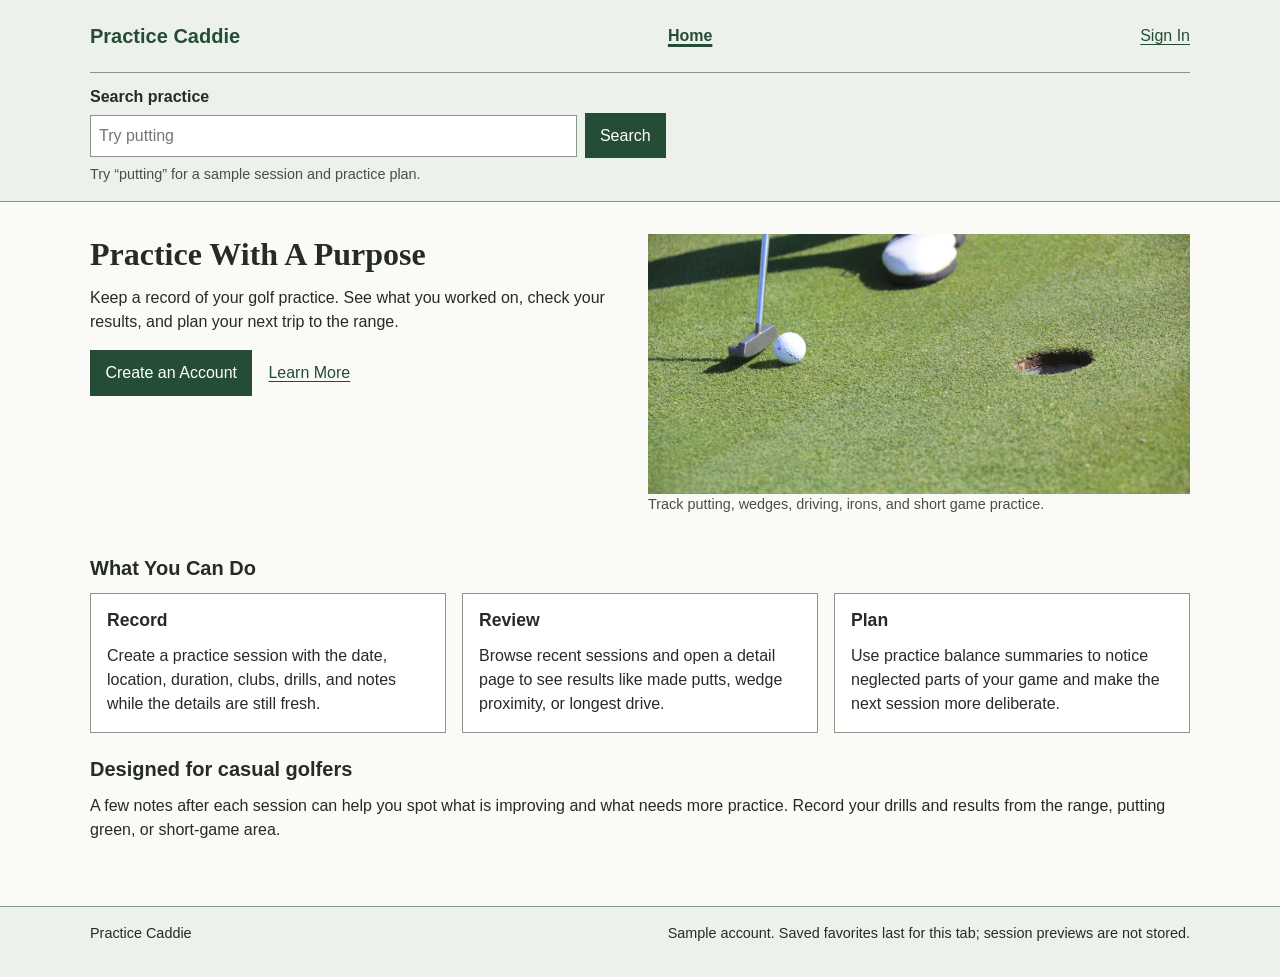
==== index.html @ bb444c58 "Practice Caddie Project 3" ====
<!DOCTYPE html>
<html lang="en">
<head>
  <meta charset="UTF-8">
  <meta name="viewport" content="width=device-width, initial-scale=1.0">
  <title>Practice Caddie | Purposeful Golf Practice</title>
  <link rel="stylesheet" href="css/styles.css">
  <script src="js/vendor/jquery-3.7.1.min.js" defer></script>
  <script src="js/app.js" defer></script>
</head>
<body>
  <a class="skip-link" href="#main-content">Skip to main content</a>
  <!-- Public and signed-in pages use different navigation. -->
  <header class="site-header">
    <div class="site-shell row spread header-inner">
      <a class="brand" href="index.html" aria-label="Practice Caddie home">
        <span>Practice Caddie</span>
      </a>
      <nav class="primary-nav" aria-label="Primary navigation">
        <ul class="row">
          <li><a href="index.html" aria-current="page">Home</a></li>
        </ul>
      </nav>
      <a href="dashboard.html">Sign In</a>
    </div>
    <form class="header-search site-shell" action="search-results.html" method="get" role="search">
      <label for="header-query">Search practice</label>
      <div class="row">
        <input type="search" id="header-query" name="q" placeholder="Try putting" aria-describedby="search-hint">
        <button class="primary" type="submit">Search</button>
      </div>
      <p id="search-hint" class="session-meta">Try “putting” for a sample session and practice plan.</p>
    </form>
  </header>

  <main id="main-content" class="site-shell">
    <noscript><p class="notice">Enable JavaScript to use search results, saved sessions, filters, and practice plans.</p></noscript>
    <section class="columns two-columns" aria-labelledby="home-title">
      <div>
        <h1 id="home-title">Practice With A Purpose</h1>
        <p>Keep a record of your golf practice. See what you worked on, check your results, and plan your next trip to the range.</p>
        <div class="row">
          <a class="btn primary" href="dashboard.html">Create an Account</a>
          <a href="#features">Learn More</a>
        </div>
      </div>
      <figure class="practice-photo">
        <!-- Image credit: "Golf putting on green.jpg" by Woodypino, Wikimedia Commons, CC0 1.0. Source: https://commons.wikimedia.org/wiki/File:Golf_putting_on_green.jpg -->
        <img src="images/putting-green.jpg" alt="Golf ball and putter lined up on a green">
        <figcaption>Track putting, wedges, driving, irons, and short game practice.</figcaption>
      </figure>
    </section>

    <section id="features" class="section-block" aria-labelledby="features-title">
      <div>
        <h2 id="features-title">What You Can Do</h2>
      </div>
      <div class="columns three-columns">
        <article class="panel">
          <h3>Record</h3>
          <p>Create a practice session with the date, location, duration, clubs, drills, and notes while the details are still fresh.</p>
        </article>
        <article class="panel">
          <h3>Review</h3>
          <p>Browse recent sessions and open a detail page to see results like made putts, wedge proximity, or longest drive.</p>
        </article>
        <article class="panel">
          <h3>Plan</h3>
          <p>Use practice balance summaries to notice neglected parts of your game and make the next session more deliberate.</p>
        </article>
      </div>
    </section>

    <section class="section-block" aria-labelledby="public-note-title">
      <h2 id="public-note-title">Designed for casual golfers</h2>
      <p>A few notes after each session can help you spot what is improving and what needs more practice. Record your drills and results from the range, putting green, or short-game area.</p>
    </section>
  </main>

  <footer class="site-footer">
    <div class="site-shell row spread">
      <p>Practice Caddie</p>
      <p>Sample account. Saved favorites last for this tab; session previews are not stored.</p>
    </div>
  </footer>
</body>
</html>
---- css/styles.css ----
﻿/* Shared colors and basic document styles. */
:root {
  --green: #254d35;
  --light: #edf1eb;
  --border: #8a958a;
}

* {
  box-sizing: border-box;
}

body {
  margin: 0;
  background: #fafaf7;
  color: #252b25;
  font: 1rem/1.5 Arial, Helvetica, sans-serif;
}

h1, h2, h3 {
  margin: 0 0 0.75rem;
  line-height: 1.25;
}

h1 {
  font: bold 2rem/1.25 "Times New Roman", Times, serif;
}

h2 {
  font-size: 1.25rem;
}

h3 {
  font-size: 1.1rem;
}

p, figure, dl {
  margin: 0 0 1rem;
}

a {
  color: var(--green);
  text-underline-offset: 3px;
}

img {
  display: block;
  max-width: 100%;
  height: auto;
}

.practice-photo img {
  width: 100%;
  max-height: 260px;
  object-fit: cover;
}

figcaption, .session-meta {
  color: #465046;
  font-size: 0.9rem;
}

/* Header and footer share the same centered width as the pages. */
.site-shell {
  width: 94%;
  max-width: 1100px;
  margin: auto;
}

.site-header, .site-footer {
  padding: 1rem 0;
  background: var(--light);
  border-bottom: 1px solid var(--border);
}

.site-footer {
  border-top: 1px solid var(--border);
  border-bottom: 0;
  font-size: 0.9rem;
}

.brand {
  font-weight: bold;
  font-size: 1.25rem;
  text-decoration: none;
}

.primary-nav ul {
  margin: 0;
  padding: 0;
  list-style: none;
}

.primary-nav a {
  display: inline-block;
  padding: 0.5rem;
}

.primary-nav a[aria-current="page"] {
  font-weight: bold;
  text-decoration-thickness: 3px;
}

/* Reuse these rows, grids, and panels on all prototype pages. */
.row {
  display: flex;
  flex-wrap: wrap;
  align-items: center;
  gap: 1rem;
}

.spread {
  justify-content: space-between;
}

main {
  padding: 2rem 0 3rem;
}

.section-block {
  margin-top: 1.5rem;
}

.columns, .session-list, .drill-list {
  display: grid;
  gap: 1rem;
  align-items: start;
}

.columns > *, .row > * {
  min-width: 0;
}

.two-columns {
  grid-template-columns: repeat(2, minmax(0, 1fr));
}

.three-columns {
  grid-template-columns: repeat(3, minmax(0, 1fr));
}

.four-columns {
  grid-template-columns: repeat(4, minmax(0, 1fr));
}

.sidebar-layout {
  grid-template-columns: 240px minmax(0, 1fr);
}

.wide-left {
  grid-template-columns: minmax(0, 2fr) minmax(0, 1fr);
}

.panel, fieldset {
  padding: 1rem;
  border: 1px solid var(--border);
  background: white;
}

.panel > :last-child {
  margin-bottom: 0;
}

.stat-value, .score {
  display: block;
  font-size: 1.5rem;
  color: var(--green);
}

.drill-row {
  padding: 1rem;
  background: var(--light);
}

.drill-row p {
  margin-bottom: 0;
}

dd {
  margin: 0;
}

/* Native meters expose chart values to screen readers. */
.bar-row {
  display: grid;
  grid-template-columns: 6rem minmax(0, 1fr) 3rem;
  align-items: center;
  gap: 0.5rem;
  margin-top: 0.75rem;
}

meter {
  width: 100%;
  height: 1.5rem;
}

meter::-webkit-meter-bar, meter::-webkit-meter-optimum-value {
  border-radius: 0;
}

/* Fields inherit the page font; native validation handles required fields. */
button, input, select, textarea {
  font: inherit;
  border-radius: 0;
}

.btn, button {
  display: inline-block;
  padding: 0.6rem 0.9rem;
  border: 1px solid var(--green);
  color: var(--green);
  background: white;
  text-decoration: none;
  cursor: pointer;
}

.primary {
  background: var(--green);
  color: white;
}

.danger {
  color: #822b20;
  border-color: #822b20;
}

.btn:hover, button:hover {
  text-decoration: underline;
}

label, legend, dt {
  font-weight: bold;
}

input, select, textarea {
  display: block;
  width: 100%;
  padding: 0.5rem;
  border: 1px solid var(--border);
  background: white;
  color: inherit;
}

.filter-group, fieldset {
  margin: 1rem 0;
}

fieldset {
  min-width: 0;
}

.checkbox-option {
  display: block;
  font-weight: normal;
}

input[type="checkbox"] {
  display: inline-block;
  width: auto;
}

.full-span {
  grid-column: 1 / -1;
}

/* Keyboard navigation remains visible on every background. */
:focus-visible {
  outline: 2px solid #822b20;
  outline-offset: 3px;
}

.skip-link {
  position: absolute;
  left: -10000px;
  padding: 0.75rem;
  background: white;
}

.skip-link:focus {
  left: 1rem;
  top: 0;
}

/* Project 3: a real header form with room for keyboard and mobile use. */
.header-search {
  margin-top: 1rem;
  padding-top: 0.75rem;
  border-top: 1px solid var(--border);
}

.header-search .row {
  gap: 0.5rem;
  max-width: 36rem;
  margin-top: 0.25rem;
}

.header-search input {
  flex: 1 1 12rem;
  width: auto;
}

.header-search .session-meta {
  margin: 0.35rem 0 0;
}

/* Saved state is expressed through text and aria-pressed as well as color. */
.session-card.is-saved, #detail-actions.is-saved {
  border-left: 5px solid var(--green);
  background: var(--light);
}

.saved-message, .interaction-status {
  color: var(--green);
  font-weight: bold;
}

.saved-message {
  margin-top: 0.75rem;
}

.interaction-status:empty {
  margin: 0;
}

.practice-planner select {
  margin-top: 0.25rem;
}

.practice-planner.has-plan {
  border-top: 5px solid var(--green);
}

.practice-planner .plan-status {
  margin-top: 0.75rem;
}

.plan-steps {
  padding-left: 1.4rem;
}

.plan-steps li + li {
  margin-top: 0.5rem;
}

.notice, .session-preview {
  padding: 1rem;
  border: 1px solid var(--green);
  background: var(--light);
}

.session-card p, .session-preview p, #search-summary {
  overflow-wrap: anywhere;
}

/* Author CSS must never reveal an element with the HTML hidden attribute. */
[hidden] {
  display: none !important;
}

/* Stack columns on phones; navigation wraps without a menu script. */
@media (max-width: 767px) {
  .columns {
    grid-template-columns: 1fr;
  }
  .header-inner {
    align-items: flex-start;
    flex-direction: column;
  }
}
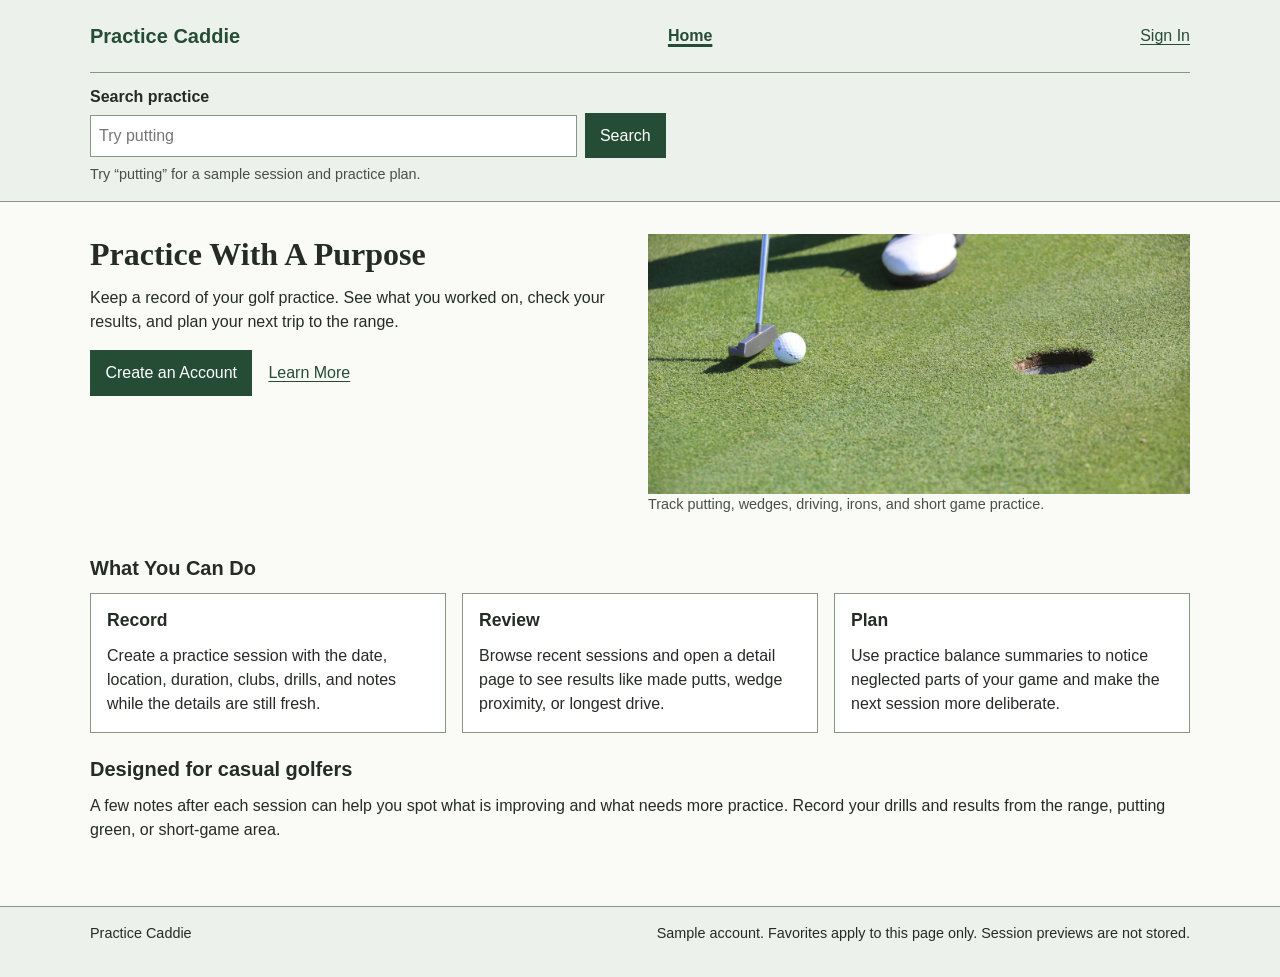
==== commit bf633dd2: "Keep saved selections on the current page only" ====
--- a/index.html
+++ b/index.html
@@ -80,7 +80,7 @@
   <footer class="site-footer">
     <div class="site-shell row spread">
       <p>Practice Caddie</p>
-      <p>Sample account. Saved favorites last for this tab; session previews are not stored.</p>
+      <p>Sample account. Favorites apply to this page only. Session previews are not stored.</p>
     </div>
   </footer>
 </body>
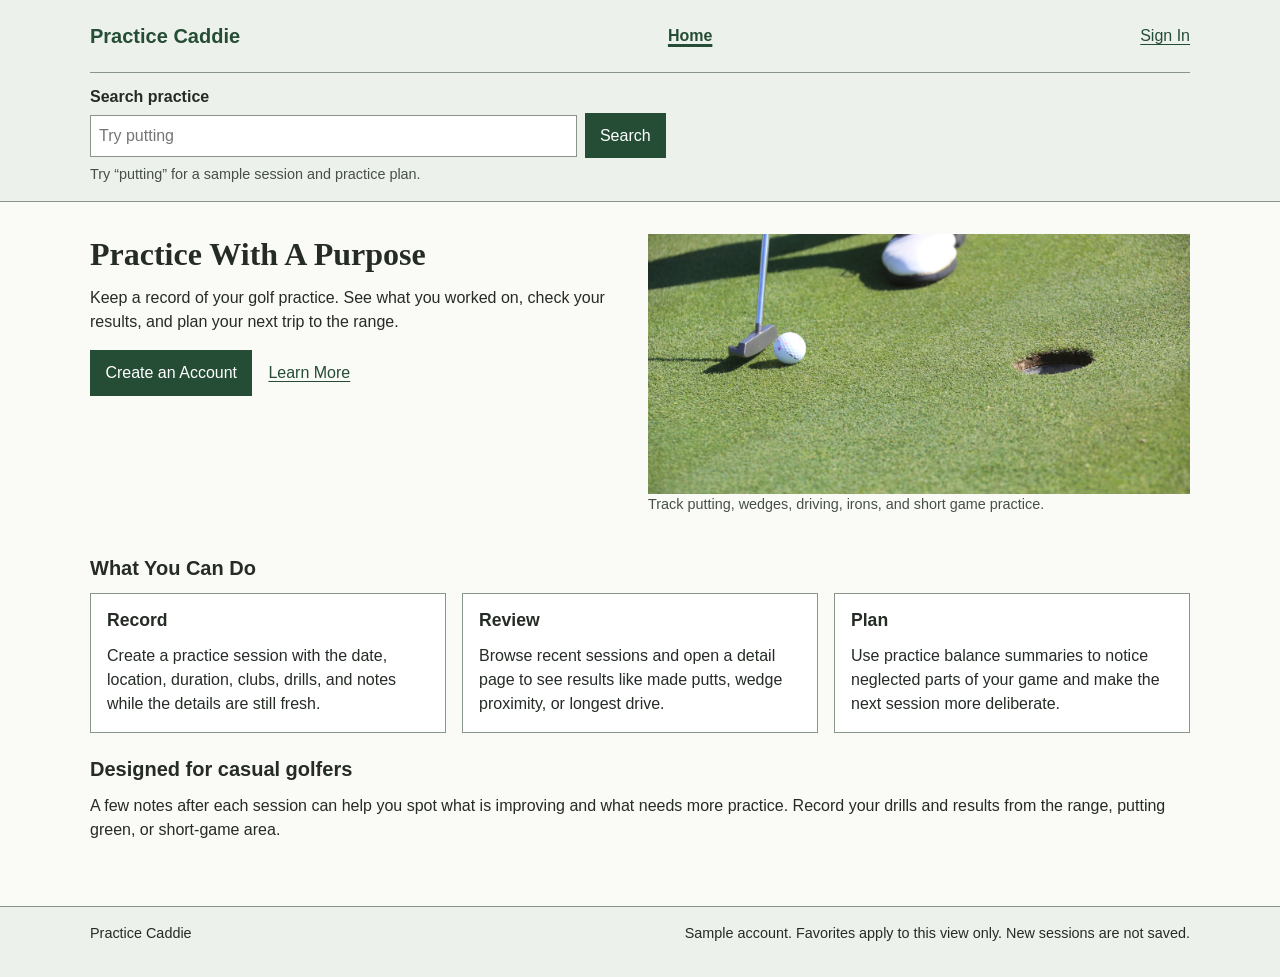
==== commit 64775aea: "Remove session preview and simplify save toggles" ====
--- a/index.html
+++ b/index.html
@@ -80,7 +80,7 @@
   <footer class="site-footer">
     <div class="site-shell row spread">
       <p>Practice Caddie</p>
-      <p>Sample account. Favorites apply to this page only. Session previews are not stored.</p>
+      <p>Sample account. Favorites apply to this view only. New sessions are not saved.</p>
     </div>
   </footer>
 </body>
--- a/css/styles.css
+++ b/css/styles.css
@@ -341,13 +341,13 @@
   margin-top: 0.5rem;
 }
 
-.notice, .session-preview {
+.notice {
   padding: 1rem;
   border: 1px solid var(--green);
   background: var(--light);
 }
 
-.session-card p, .session-preview p, #search-summary {
+.session-card p, #search-summary {
   overflow-wrap: anywhere;
 }
 
